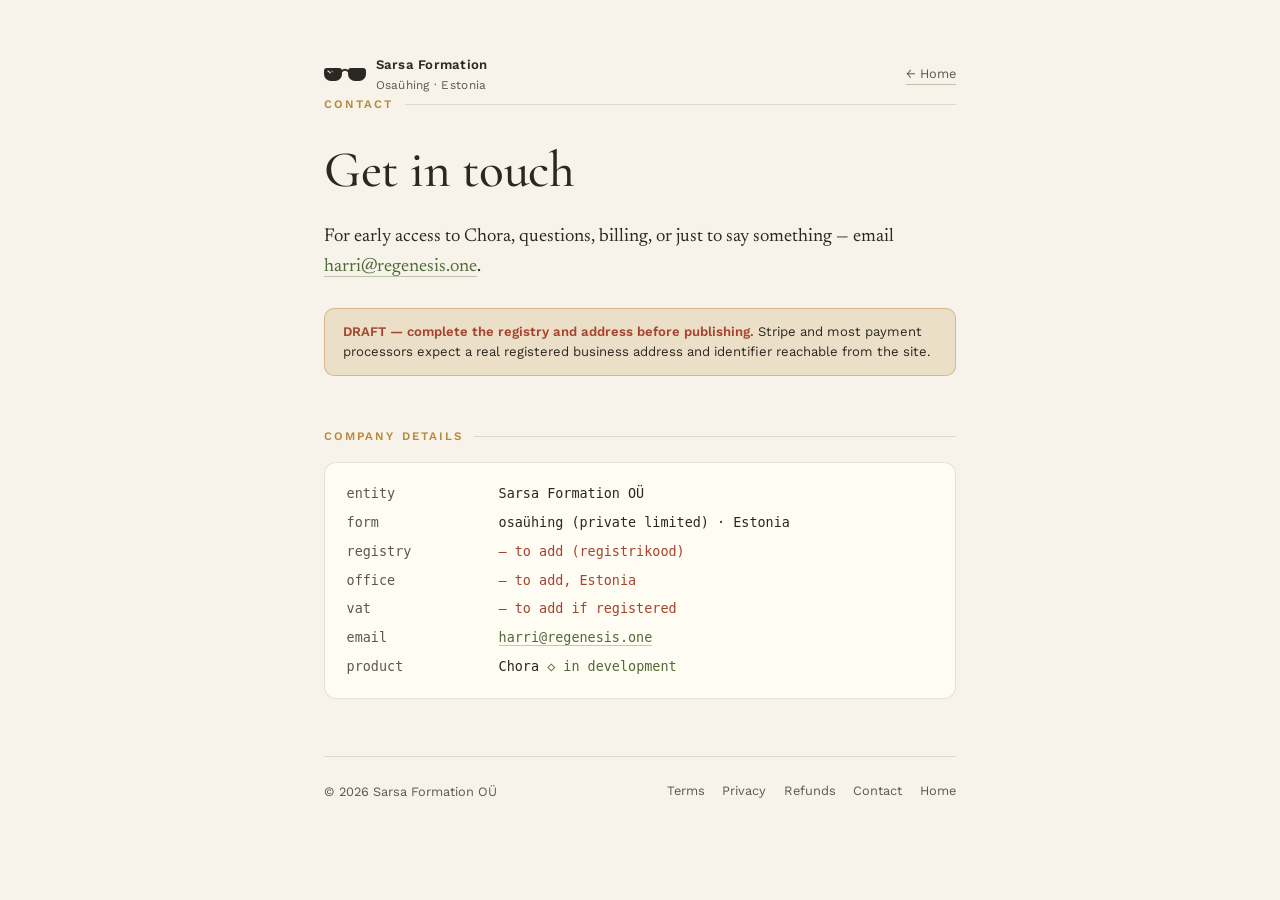
==== contact.html @ 179f578b "Sarsa Formation — Chora site" ====
<!doctype html>
<html lang="en">
  <head>
    <meta charset="UTF-8" />
    <meta name="viewport" content="width=device-width, initial-scale=1.0" />
    <title>Contact — Sarsa Formation OÜ</title>
    <meta name="description" content="Contact details for Sarsa Formation OÜ, the company behind Chora." />
    <meta name="robots" content="index, follow" />
    <link rel="canonical" href="https://formation.sarsa.art/contact.html" />
    <link
      rel="icon"
      href="data:image/svg+xml,%3Csvg xmlns='http://www.w3.org/2000/svg' viewBox='0 0 64 64'%3E%3Crect width='64' height='64' rx='15' fill='%232b2722'/%3E%3Cg transform='translate(8,22.3) scale(1.14)'%3E%3Cpath d='M18 5 q3 -2.5 6 0' fill='none' stroke='%23f7f3ea' stroke-width='2' stroke-linecap='round'/%3E%3Cpath d='M3 2 h12 a3 3 0 0 1 3 3 v3 a7 7 0 0 1 -7 7 h-4 a7 7 0 0 1 -7 -7 v-3 a3 3 0 0 1 3 -3 z' fill='%23f7f3ea'/%3E%3Cpath d='M27 2 h12 a3 3 0 0 1 3 3 v3 a7 7 0 0 1 -7 7 h-4 a7 7 0 0 1 -7 -7 v-3 a3 3 0 0 1 3 -3 z' fill='%23f7f3ea'/%3E%3C/g%3E%3C/svg%3E"
    />
    <link rel="preconnect" href="https://fonts.googleapis.com" />
    <link rel="preconnect" href="https://fonts.gstatic.com" crossorigin />
    <link
      href="https://fonts.googleapis.com/css2?family=Cormorant+Garamond:ital,wght@0,400;0,500;0,600;1,400&family=Newsreader:ital,opsz,wght@0,6..72,400;0,6..72,500;1,6..72,400&family=Work+Sans:wght@400;500;600&display=swap"
      rel="stylesheet"
    />
    <link rel="stylesheet" href="styles.css" />
  </head>
  <body>
    <div class="wrap">
      <header class="top">
        <a class="brand" href="/" aria-label="Sarsa Formation — home">
          <svg class="sigil" viewBox="0 2 42 13" fill="none" role="img" aria-label="Sarsa Formation">
            <path d="M18 5 q3 -2.5 6 0" stroke="currentColor" stroke-width="2" stroke-linecap="round" />
            <path d="M3 2 h12 a3 3 0 0 1 3 3 v3 a7 7 0 0 1 -7 7 h-4 a7 7 0 0 1 -7 -7 v-3 a3 3 0 0 1 3 -3 z" fill="currentColor" />
            <path d="M27 2 h12 a3 3 0 0 1 3 3 v3 a7 7 0 0 1 -7 7 h-4 a7 7 0 0 1 -7 -7 v-3 a3 3 0 0 1 3 -3 z" fill="currentColor" />
            <g class="glint" stroke-linecap="round">
              <path d="M4 5 l2.4 1.9" stroke-width="1.2" opacity="0.9" />
              <path d="M7.6 5 l1.3 1" stroke-width="1" opacity="0.6" />
            </g>
          </svg>
          <span class="name">Sarsa Formation<small>Osaühing · Estonia</small></span>
        </a>
        <nav class="topnav"><a href="/">← Home</a></nav>
      </header>

      <main class="doc">
        <p class="eyebrow">Contact</p>
        <h1 style="font-family:var(--display);font-size:clamp(2.2rem,7vw,3.2rem);margin:0 0 0.6rem;">Get in touch</h1>
        <p class="lead">
          For early access to Chora, questions, billing, or just to say
          something — email
          <a href="mailto:harri@regenesis.one">harri@regenesis.one</a>.
        </p>

        <div class="notice">
          <strong>DRAFT — complete the registry and address before publishing.</strong>
          Stripe and most payment processors expect a real registered business
          address and identifier reachable from the site.
        </div>

        <section>
          <p class="eyebrow">Company details</p>
          <div class="record" aria-label="Company details">
            <div class="row">
              <span class="k">entity</span><span class="v">Sarsa Formation OÜ</span>
              <span class="k">form</span><span class="v">osaühing (private limited) · Estonia</span>
              <span class="k">registry</span><span class="v todo">— to add (registrikood)</span>
              <span class="k">office</span><span class="v todo">— to add, Estonia</span>
              <span class="k">vat</span><span class="v todo">— to add if registered</span>
              <span class="k">email</span><span class="v"><a href="mailto:harri@regenesis.one">harri@regenesis.one</a></span>
              <span class="k">product</span><span class="v">Chora <span class="ok">◇ in development</span></span>
            </div>
          </div>
        </section>
      </main>

      <footer>
        <span class="sig">© 2026 Sarsa Formation OÜ</span>
        <nav>
          <a href="terms.html">Terms</a>
          <a href="privacy.html">Privacy</a>
          <a href="refunds.html">Refunds</a>
          <a href="contact.html">Contact</a>
          <a href="/">Home</a>
        </nav>
      </footer>
    </div>
  </body>
</html>
---- styles.css ----
/* Sarsa Formation OÜ — shared styles.
   Warm Sana palette: cream paper, warm ink, sage / terracotta / brass.
   Cormorant Garamond (display) · Newsreader (body) · Work Sans (UI). */

:root {
  --paper: #f7f3ea;
  --paper-2: #fffcf4;
  --ink: #2b2722;
  --ink-soft: #2b272299;
  --muted: #5f574b;
  --line: #2b272221;
  --line-strong: #2b272242;
  --accent: #6f8a4f;      /* sage */
  --accent-deep: #4f6a37;
  --rust: #a4442f;        /* terracotta — warnings / stop */
  --brass: #b8893a;       /* gold */
  --brass-soft: #c79a4a;

  --display: "Cormorant Garamond", Georgia, serif;
  --serif: "Newsreader", Georgia, serif;
  --ui: "Work Sans", ui-sans-serif, system-ui, sans-serif;
  --mono: ui-monospace, "SFMono-Regular", Menlo, monospace;

  --maxw: 680px;
}

@media (prefers-color-scheme: dark) {
  :root {
    --paper: #1a1714;
    --paper-2: #211d19;
    --ink: #f2ede3;
    --ink-soft: #f2ede3cc;
    --muted: #b6ab9a;
    --line: #f2ede31f;
    --line-strong: #f2ede33d;
    --accent: #b8d07a;
    --accent-deep: #cfe08f;
    --rust: #e08b6f;
    --brass: #d8b25f;
    --brass-soft: #e6c477;
  }
}

* { box-sizing: border-box; }
html { -webkit-text-size-adjust: 100%; scroll-behavior: smooth; }
body {
  margin: 0;
  background: var(--paper);
  color: var(--ink);
  font-family: var(--serif);
  font-size: 1.06rem;
  line-height: 1.62;
  -webkit-font-smoothing: antialiased;
  text-rendering: optimizeLegibility;
  font-optical-sizing: auto;
}

.wrap {
  max-width: var(--maxw);
  margin: 0 auto;
  padding: 2rem 1.5rem 3.5rem;
}

/* ---- Header / mark ---- */
.top {
  display: flex;
  align-items: center;
  justify-content: space-between;
  gap: 1rem;
  padding-top: 1.4rem;
}
.brand {
  display: inline-flex;
  align-items: center;
  gap: 0.6rem;
  color: var(--ink);
  text-decoration: none;
  border: 0;
}
.sigil { width: 42px; height: auto; color: var(--ink); display: block; }
.sigil .glint path { stroke: var(--paper); }
@media (prefers-reduced-motion: no-preference) {
  .sigil .glint { animation: glint 6.5s ease-in-out infinite; transform-origin: center; }
}
@keyframes glint {
  0%, 70%, 100% { opacity: 0.75; }
  82% { opacity: 0.15; }
  88% { opacity: 1; }
}
.brand .name {
  font-family: var(--ui);
  font-weight: 600;
  font-size: 0.82rem;
  letter-spacing: 0.02em;
  color: var(--ink);
}
.brand .name small { display: block; color: var(--muted); font-weight: 400; font-size: 0.74rem; }

.topnav { font-family: var(--ui); font-size: 0.8rem; display: flex; gap: 1.1rem; }
.topnav a { color: var(--muted); }
.topnav a:hover { color: var(--ink); }

/* ---- Type ---- */
h1, h2, h3 { font-family: var(--display); font-weight: 500; letter-spacing: -0.005em; }
h1.hero {
  font-size: clamp(3.2rem, 11vw, 5.4rem);
  line-height: 0.98;
  margin: 2.2rem 0 0;
}
.tagline {
  font-family: var(--serif);
  font-size: clamp(1.25rem, 3.2vw, 1.6rem);
  line-height: 1.4;
  color: var(--ink);
  margin: 1.1rem 0 0;
  max-width: 26ch;
}
.tagline em { font-style: italic; color: var(--accent-deep); }

h2 { font-size: clamp(1.6rem, 4vw, 2.1rem); margin: 0 0 0.7rem; }
h3 { font-size: 1.15rem; margin: 0 0 0.4rem; }

p { margin: 0 0 1rem; }
p:last-child { margin-bottom: 0; }
.lead { font-size: 1.16rem; }

section { margin-top: 3.2rem; }

.eyebrow {
  font-family: var(--ui);
  font-size: 0.72rem;
  font-weight: 600;
  letter-spacing: 0.18em;
  text-transform: uppercase;
  color: var(--brass);
  margin: 0 0 1rem;
  display: flex;
  align-items: center;
  gap: 0.7rem;
}
.eyebrow::after { content: ""; flex: 1; height: 1px; background: var(--line); }

a {
  color: var(--accent-deep);
  text-decoration: none;
  border-bottom: 1px solid color-mix(in srgb, var(--accent-deep) 34%, transparent);
  transition: color 0.15s ease, border-color 0.15s ease;
}
a:hover { color: var(--rust); border-bottom-color: var(--rust); }

em.hot { font-style: normal; color: var(--rust); }
strong { font-weight: 600; }

blockquote {
  margin: 1.4rem 0;
  padding-left: 1.1rem;
  border-left: 2px solid var(--accent);
  font-style: italic;
  color: var(--ink-soft);
}

/* ---- Buttons / CTA ---- */
.cta {
  display: inline-block;
  font-family: var(--ui);
  font-weight: 600;
  font-size: 0.9rem;
  letter-spacing: 0.01em;
  color: var(--paper);
  background: var(--ink);
  border: 0;
  border-radius: 999px;
  padding: 0.72rem 1.5rem;
  text-decoration: none;
  transition: background 0.15s ease, transform 0.05s ease;
}
.cta:hover { background: var(--accent-deep); color: var(--paper); transform: translateY(-1px); }
.cta.ghost { background: transparent; color: var(--ink); border: 1px solid var(--line-strong); }
.cta.ghost:hover { border-color: var(--ink); background: transparent; color: var(--ink); }
.cta-row { display: flex; flex-wrap: wrap; gap: 0.8rem; margin-top: 1.6rem; }

/* ---- Record / imprint ---- */
.record {
  font-family: var(--mono);
  font-size: 0.84rem;
  line-height: 1.9;
  border: 1px solid var(--line);
  border-radius: 12px;
  background: var(--paper-2);
  padding: 1.15rem 1.35rem;
}
.record .row { display: grid; grid-template-columns: 8.5rem 1fr; gap: 0.2rem 1rem; }
.record .k { color: var(--muted); }
.record .v { color: var(--ink); }
.record .todo { color: var(--rust); }
.record .ok { color: var(--accent-deep); }

/* ---- Notice banner (legal drafts) ---- */
.notice {
  font-family: var(--ui);
  font-size: 0.82rem;
  line-height: 1.5;
  color: var(--ink);
  background: color-mix(in srgb, var(--brass-soft) 22%, var(--paper));
  border: 1px solid color-mix(in srgb, var(--brass) 45%, transparent);
  border-radius: 10px;
  padding: 0.85rem 1.1rem;
  margin: 1.6rem 0 2.2rem;
}
.notice strong { color: var(--rust); }

/* ---- Legal doc body ---- */
.doc h2 { font-size: 1.4rem; margin-top: 2.4rem; }
.doc h3 { font-family: var(--ui); font-weight: 600; font-size: 0.95rem; letter-spacing: 0.01em; margin-top: 1.6rem; }
.doc { font-size: 1.0rem; }
.doc ul { padding-left: 1.2rem; }
.doc li { margin: 0.3rem 0; }
.doc .meta { font-family: var(--ui); font-size: 0.8rem; color: var(--muted); }

/* ---- Footer ---- */
footer {
  margin-top: 3.6rem;
  padding-top: 1.5rem;
  border-top: 1px solid var(--line);
  font-family: var(--ui);
  font-size: 0.8rem;
  color: var(--muted);
  display: flex;
  flex-wrap: wrap;
  gap: 0.7rem 1.4rem;
  align-items: center;
  justify-content: space-between;
}
footer nav { display: flex; flex-wrap: wrap; gap: 0.4rem 1.1rem; }
footer a { color: var(--muted); border-bottom-color: transparent; }
footer a:hover { color: var(--ink); border-bottom-color: transparent; }
footer .sig { display: inline-flex; align-items: center; gap: 0.5rem; }
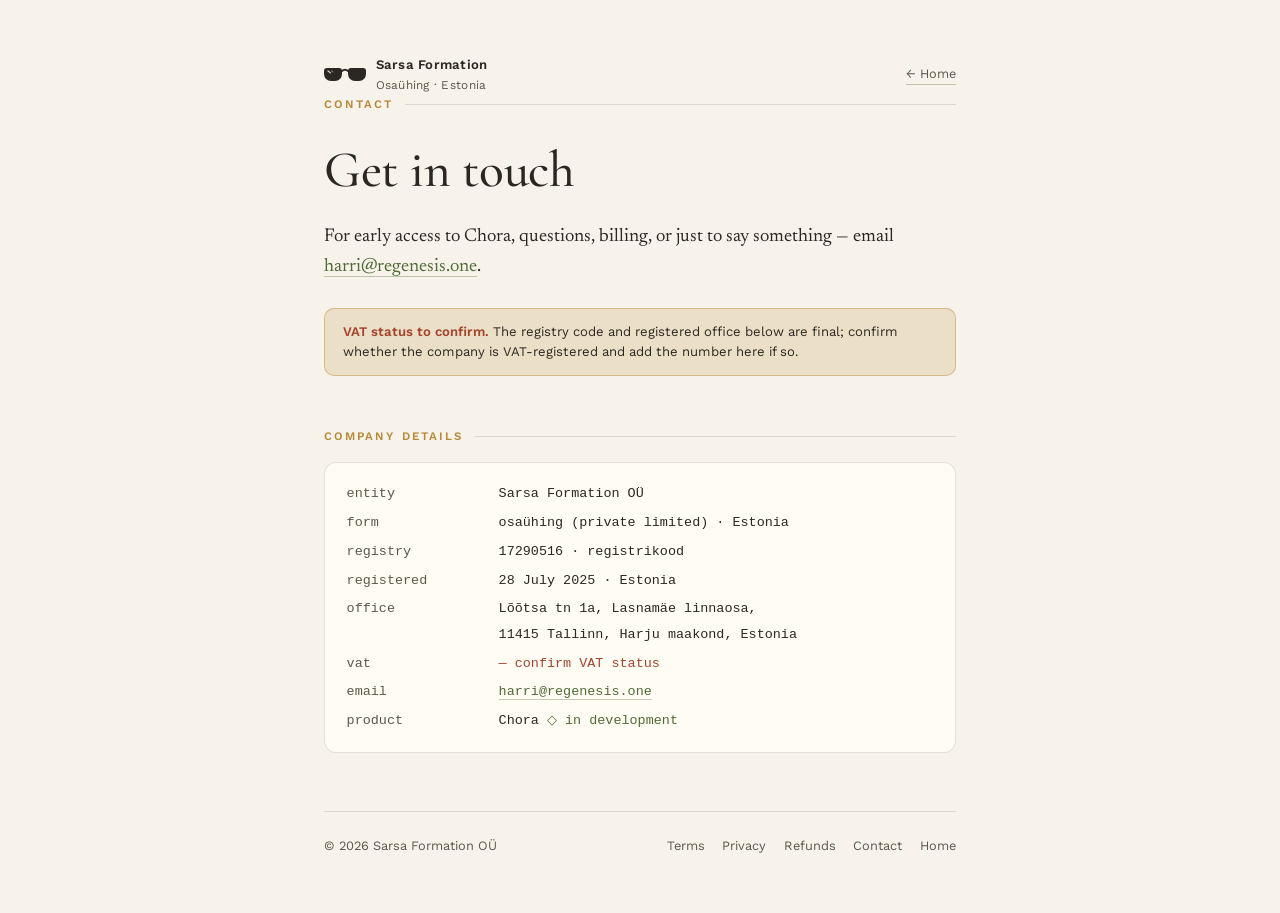
==== commit 64c8f299: "Fill imprint: registrikood 17290516, Lõõtsa tn 1a Tallinn; add mechanism sentence - registry code + " ====
--- a/contact.html
+++ b/contact.html
@@ -47,9 +47,9 @@
         </p>
 
         <div class="notice">
-          <strong>DRAFT — complete the registry and address before publishing.</strong>
-          Stripe and most payment processors expect a real registered business
-          address and identifier reachable from the site.
+          <strong>VAT status to confirm.</strong> The registry code and
+          registered office below are final; confirm whether the company is
+          VAT-registered and add the number here if so.
         </div>
 
         <section>
@@ -58,9 +58,10 @@
             <div class="row">
               <span class="k">entity</span><span class="v">Sarsa Formation OÜ</span>
               <span class="k">form</span><span class="v">osaühing (private limited) · Estonia</span>
-              <span class="k">registry</span><span class="v todo">— to add (registrikood)</span>
-              <span class="k">office</span><span class="v todo">— to add, Estonia</span>
-              <span class="k">vat</span><span class="v todo">— to add if registered</span>
+              <span class="k">registry</span><span class="v">17290516 · registrikood</span>
+              <span class="k">registered</span><span class="v">28 July 2025 · Estonia</span>
+              <span class="k">office</span><span class="v">Lõõtsa tn 1a, Lasnamäe linnaosa,<br />11415 Tallinn, Harju maakond, Estonia</span>
+              <span class="k">vat</span><span class="v todo">— confirm VAT status</span>
               <span class="k">email</span><span class="v"><a href="mailto:harri@regenesis.one">harri@regenesis.one</a></span>
               <span class="k">product</span><span class="v">Chora <span class="ok">◇ in development</span></span>
             </div>
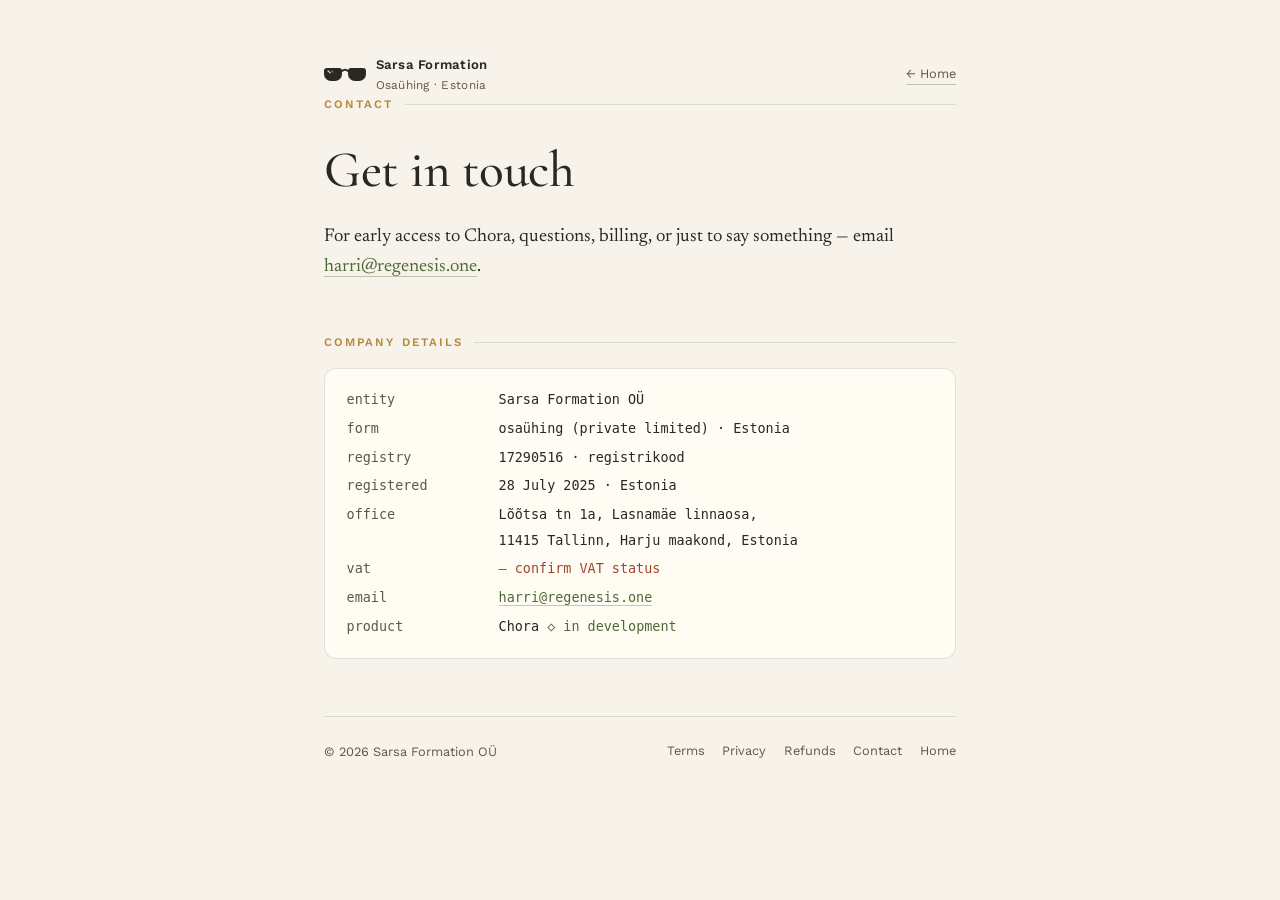
==== commit d8c0801b: "Tighten legal pages and remove DRAFT banners (owner's decision) - terms: B2C/B2B distinction; purcha" ====
--- a/contact.html
+++ b/contact.html
@@ -46,12 +46,6 @@
           <a href="mailto:harri@regenesis.one">harri@regenesis.one</a>.
         </p>
 
-        <div class="notice">
-          <strong>VAT status to confirm.</strong> The registry code and
-          registered office below are final; confirm whether the company is
-          VAT-registered and add the number here if so.
-        </div>
-
         <section>
           <p class="eyebrow">Company details</p>
           <div class="record" aria-label="Company details">
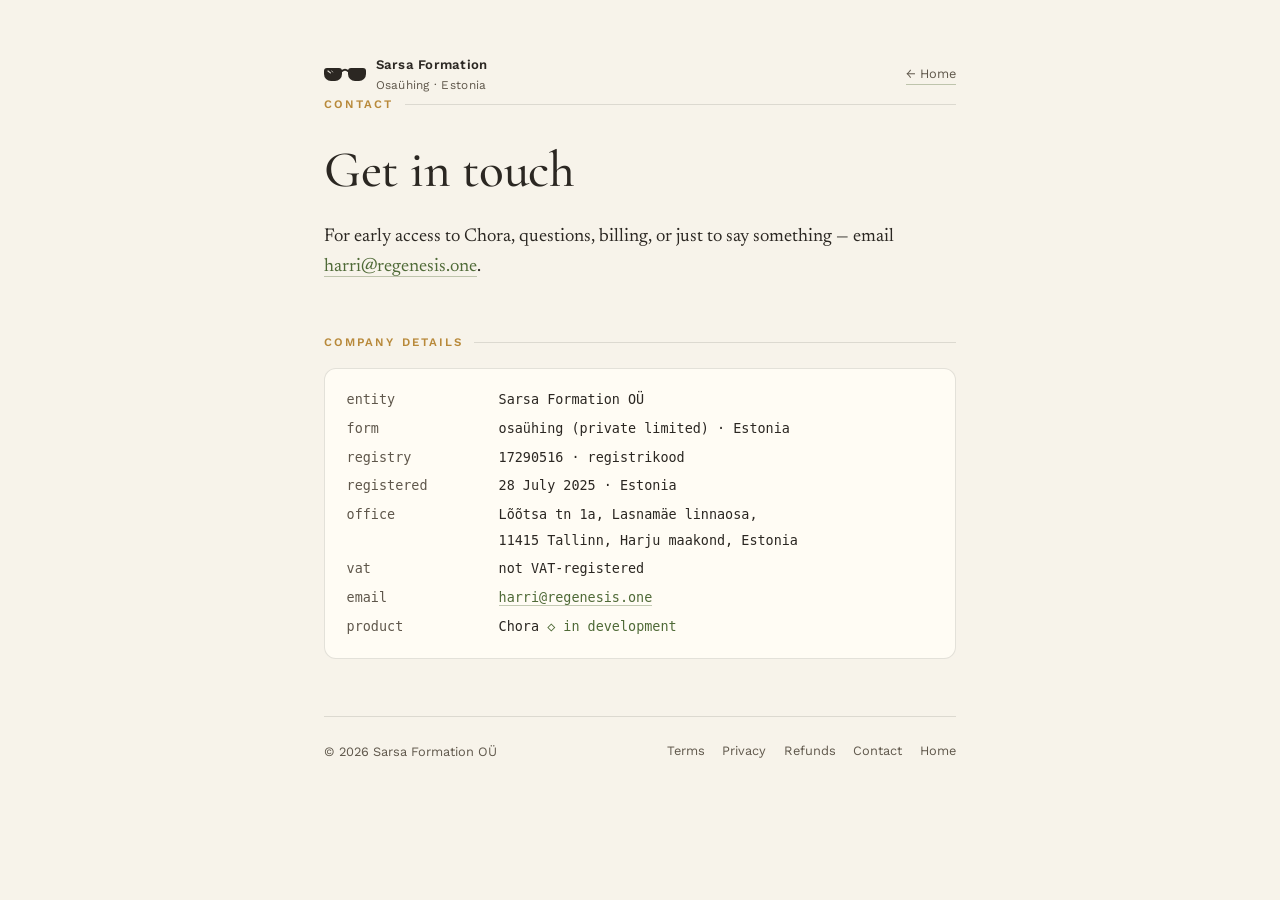
==== commit 443f0395: "State not VAT-registered in imprint and terms §3 Co-Authored-By: Claude Opus 4.8 <noreply@anthropic." ====
--- a/contact.html
+++ b/contact.html
@@ -55,7 +55,7 @@
               <span class="k">registry</span><span class="v">17290516 · registrikood</span>
               <span class="k">registered</span><span class="v">28 July 2025 · Estonia</span>
               <span class="k">office</span><span class="v">Lõõtsa tn 1a, Lasnamäe linnaosa,<br />11415 Tallinn, Harju maakond, Estonia</span>
-              <span class="k">vat</span><span class="v todo">— confirm VAT status</span>
+              <span class="k">vat</span><span class="v">not VAT-registered</span>
               <span class="k">email</span><span class="v"><a href="mailto:harri@regenesis.one">harri@regenesis.one</a></span>
               <span class="k">product</span><span class="v">Chora <span class="ok">◇ in development</span></span>
             </div>
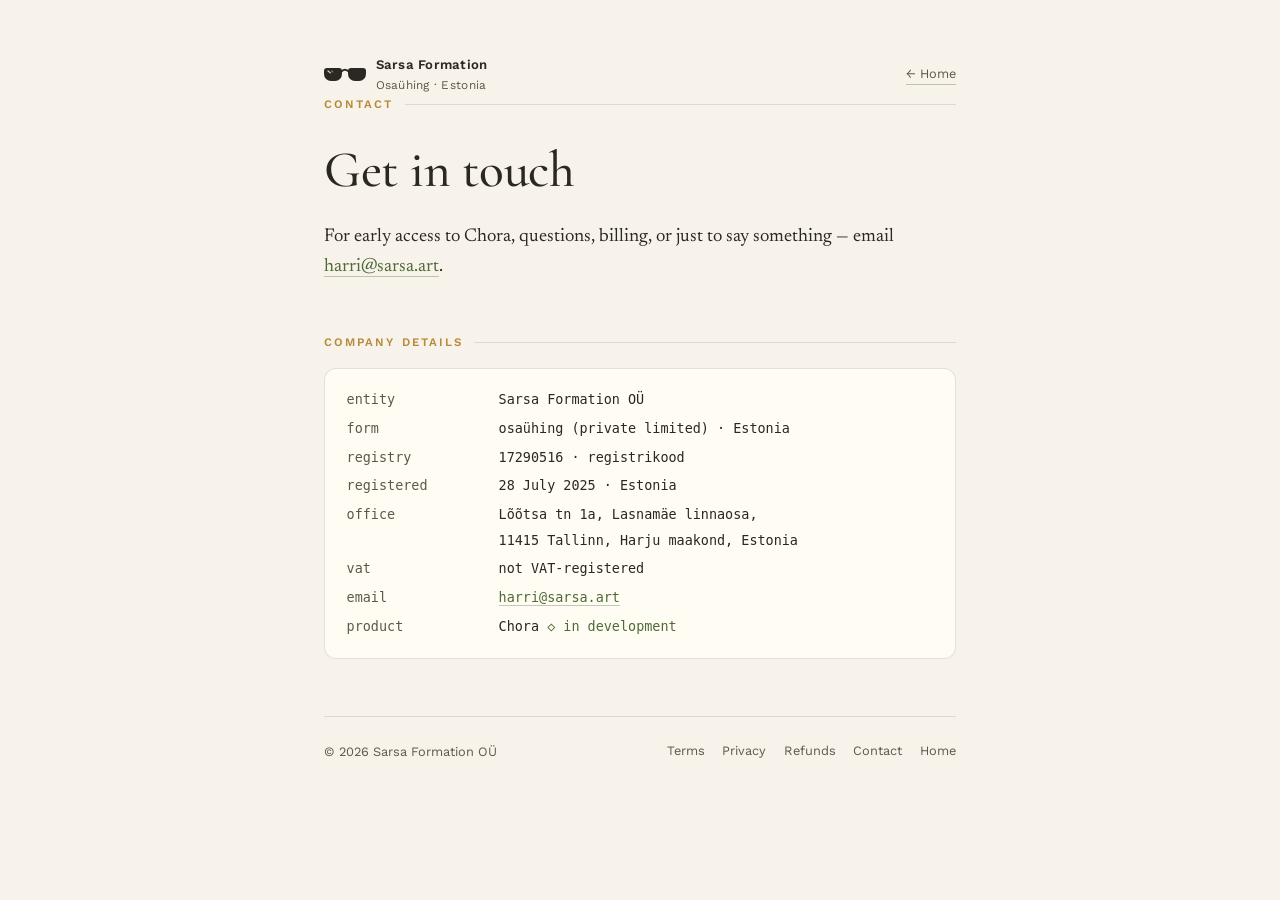
==== commit cd9f8f58: "Switch contact address to harri@sarsa.art; refresh README - 13 occurrences swapped across index (inc" ====
--- a/contact.html
+++ b/contact.html
@@ -43,7 +43,7 @@
         <p class="lead">
           For early access to Chora, questions, billing, or just to say
           something — email
-          <a href="mailto:harri@regenesis.one">harri@regenesis.one</a>.
+          <a href="mailto:harri@sarsa.art">harri@sarsa.art</a>.
         </p>
 
         <section>
@@ -56,7 +56,7 @@
               <span class="k">registered</span><span class="v">28 July 2025 · Estonia</span>
               <span class="k">office</span><span class="v">Lõõtsa tn 1a, Lasnamäe linnaosa,<br />11415 Tallinn, Harju maakond, Estonia</span>
               <span class="k">vat</span><span class="v">not VAT-registered</span>
-              <span class="k">email</span><span class="v"><a href="mailto:harri@regenesis.one">harri@regenesis.one</a></span>
+              <span class="k">email</span><span class="v"><a href="mailto:harri@sarsa.art">harri@sarsa.art</a></span>
               <span class="k">product</span><span class="v">Chora <span class="ok">◇ in development</span></span>
             </div>
           </div>
